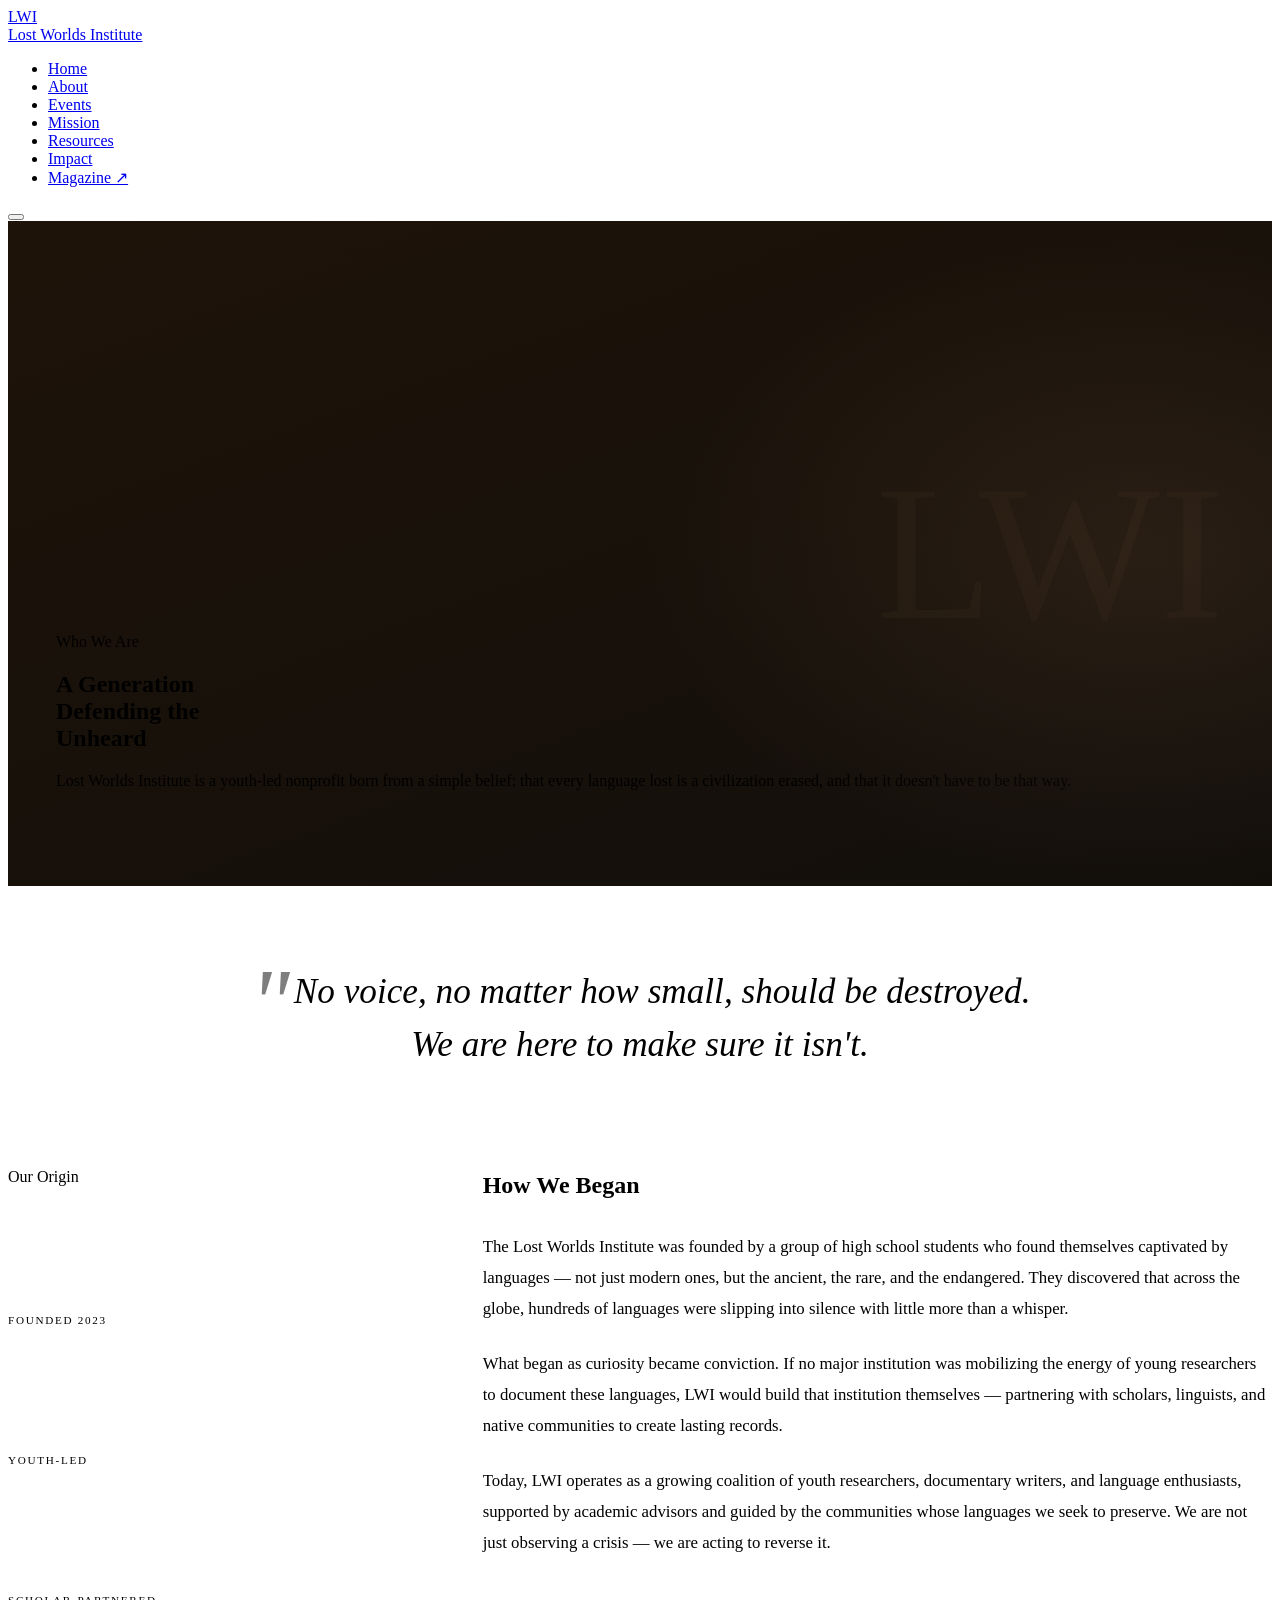
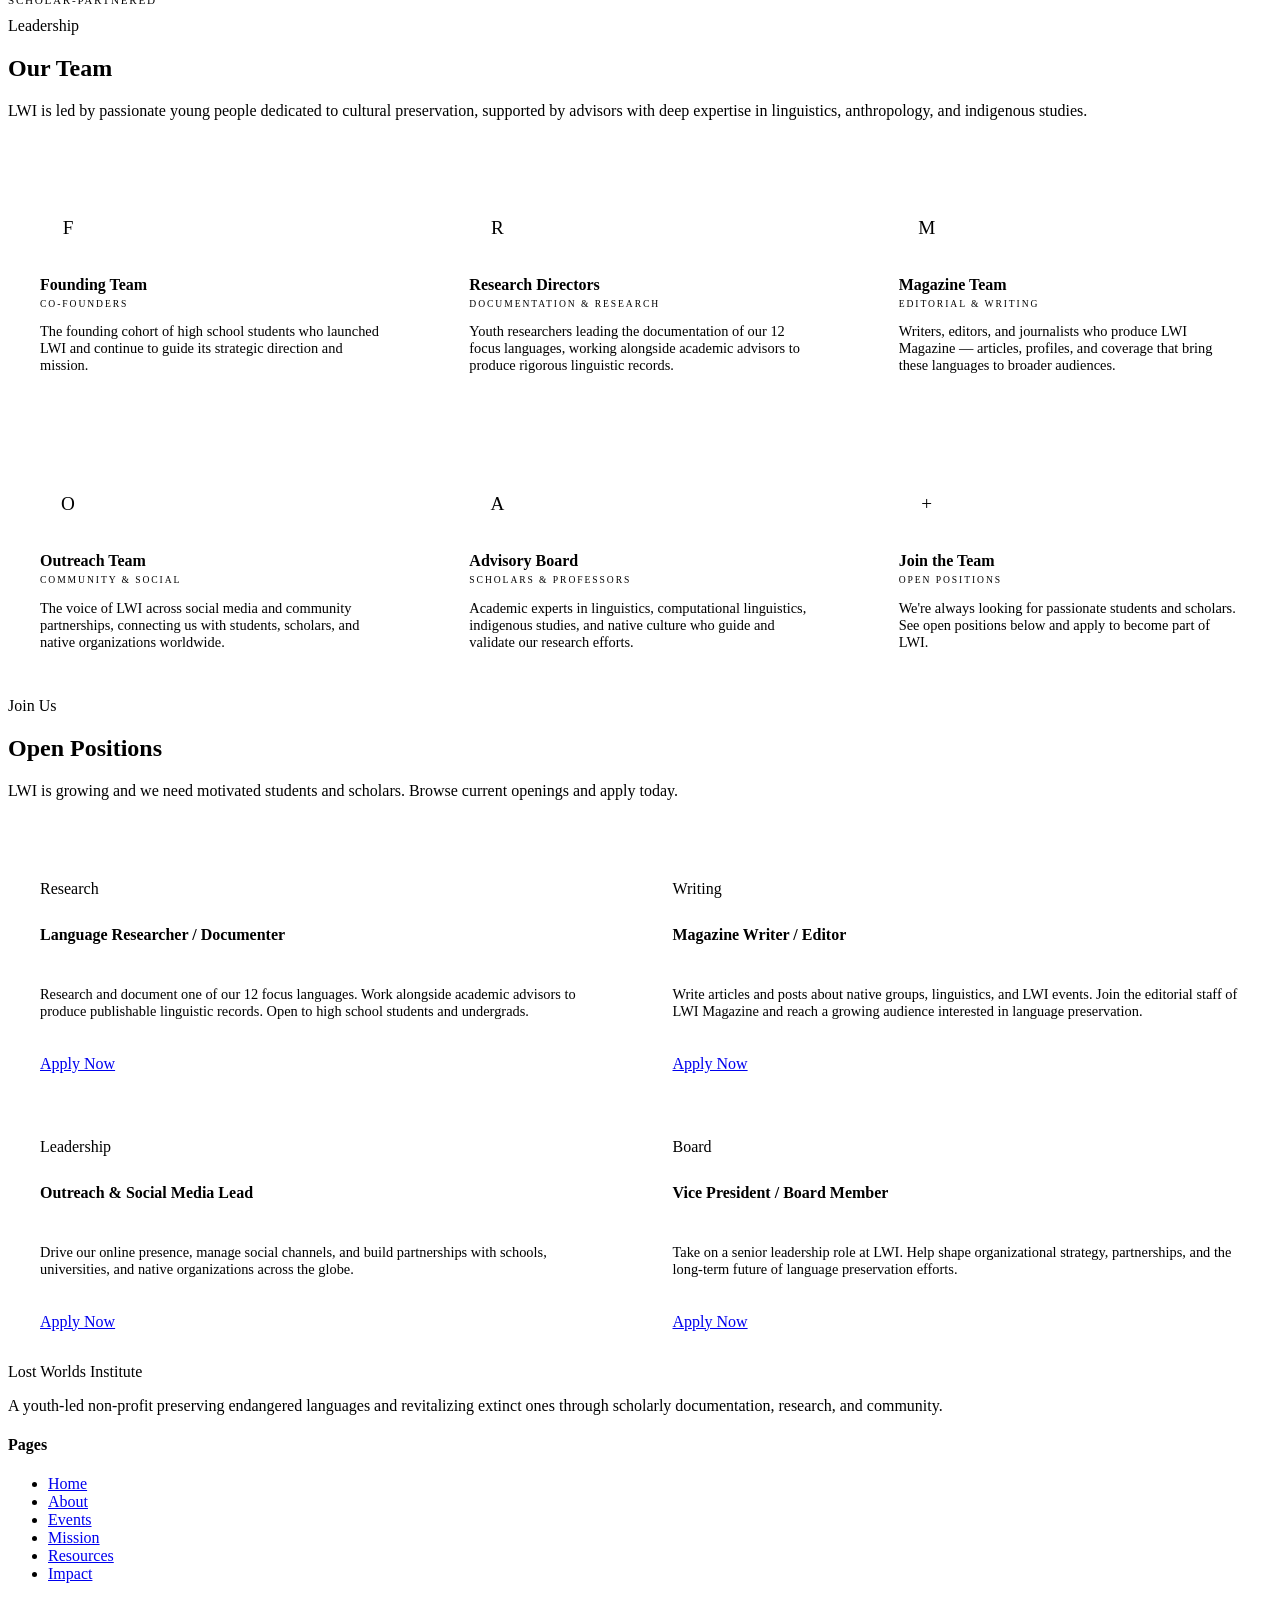
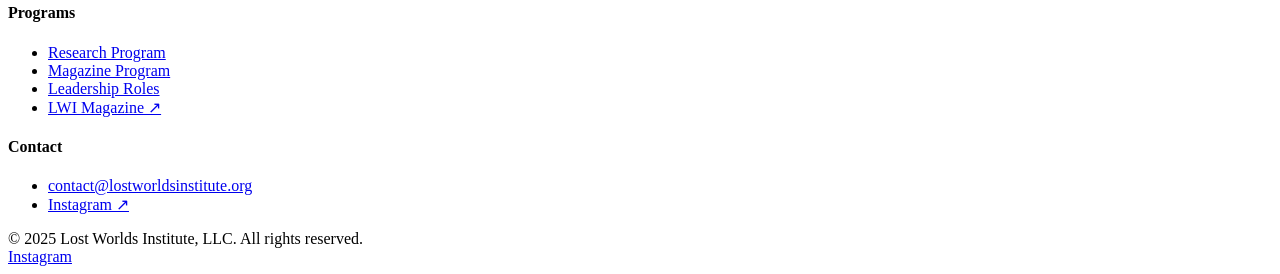
==== about.html @ 53b40b3b "Add files via upload" ====
<!DOCTYPE html>
<html lang="en">
<head>
<meta charset="UTF-8" />
<meta name="viewport" content="width=device-width, initial-scale=1.0" />
<title>About — Lost Worlds Institute</title>
<link rel="stylesheet" href="css/style.css" />
<style>
.about-hero {
  min-height: 65vh;
  display: flex;
  align-items: flex-end;
  padding: 0 3rem 5rem;
  position: relative;
  overflow: hidden;
  background: linear-gradient(160deg, #1e1309 0%, #120f0b 100%);
}

.about-hero-accent {
  position: absolute;
  right: 0;
  top: 0;
  bottom: 0;
  width: 50%;
  background: radial-gradient(ellipse at 80% 50%, rgba(155,110,78,0.15) 0%, transparent 70%);
}

.about-hero-lines {
  position: absolute;
  right: 3rem;
  top: 50%;
  transform: translateY(-50%);
  font-family: var(--font-display);
  font-size: 12rem;
  color: rgba(200,164,90,0.04);
  line-height: 1;
  user-select: none;
  pointer-events: none;
}

/* MISSION STATEMENT */
.mission-pull {
  background: var(--dark-surface);
  border-top: 1px solid var(--border);
  border-bottom: 1px solid var(--border);
  padding: 5rem 3rem;
  text-align: center;
}

.mission-pull blockquote {
  font-family: var(--font-body);
  font-size: clamp(1.4rem, 3vw, 2.2rem);
  font-style: italic;
  font-weight: 300;
  color: var(--parchment);
  max-width: 800px;
  margin: 0 auto;
  line-height: 1.5;
  position: relative;
}

.mission-pull blockquote::before {
  content: '"';
  font-size: 6rem;
  line-height: 0;
  vertical-align: -2rem;
  margin-right: 0.25rem;
  color: var(--gold);
  opacity: 0.5;
  font-family: var(--font-display);
}

/* ORIGIN STORY */
.origin-grid {
  display: grid;
  grid-template-columns: 1fr 2fr;
  gap: 5rem;
  align-items: start;
}

.origin-sidebar {
  position: sticky;
  top: calc(var(--nav-h) + 2rem);
}

.sidebar-line {
  width: 1px;
  height: 80px;
  background: linear-gradient(to bottom, var(--gold), transparent);
  margin: 1.5rem 0;
}

.origin-body p {
  color: var(--light-ash);
  font-size: 1.05rem;
  margin-bottom: 1.5rem;
  line-height: 1.85;
}

/* TEAM */
.team-grid {
  display: grid;
  grid-template-columns: repeat(3, 1fr);
  gap: 1.5rem;
  margin-top: 3rem;
}

.team-card {
  border: 1px solid var(--border);
  padding: 2rem;
  transition: border-color var(--transition);
}
.team-card:hover { border-color: var(--gold); }

.team-initial {
  width: 56px;
  height: 56px;
  border: 1px solid var(--border);
  border-radius: 50%;
  display: flex;
  align-items: center;
  justify-content: center;
  font-family: var(--font-display);
  font-size: 1.2rem;
  color: var(--gold);
  margin-bottom: 1.25rem;
}

.team-card h3 {
  font-size: 1rem;
  color: var(--parchment);
  margin-bottom: 0.25rem;
}

.team-role {
  font-family: var(--font-display);
  font-size: 0.6rem;
  letter-spacing: 0.2em;
  text-transform: uppercase;
  color: var(--gold);
  margin-bottom: 0.75rem;
}

.team-card p { color: var(--ash); font-size: 0.9rem; }

/* POSITIONS */
.positions-list {
  display: grid;
  grid-template-columns: 1fr 1fr;
  gap: 1px;
  border: 1px solid var(--border);
  margin-top: 3rem;
}

.position-item {
  padding: 2rem;
  border: 1px solid var(--border);
  background: rgba(245,237,224,0.02);
  display: flex;
  flex-direction: column;
  gap: 0.75rem;
  transition: background var(--transition);
}
.position-item:hover { background: rgba(200,164,90,0.04); }

.position-item h3 { color: var(--parchment); font-size: 1rem; }
.position-item p { color: var(--ash); font-size: 0.9rem; flex: 1; }
.position-item .tag { align-self: flex-start; }

@media (max-width: 900px) {
  .origin-grid { grid-template-columns: 1fr; gap: 2rem; }
  .origin-sidebar { position: static; }
  .team-grid { grid-template-columns: 1fr 1fr; }
  .positions-list { grid-template-columns: 1fr; }
  .about-hero { padding: 0 1.5rem 4rem; }
}

@media (max-width: 600px) {
  .team-grid { grid-template-columns: 1fr; }
}
</style>
</head>
<body>

<nav class="nav" id="nav">
  <a href="index.html" class="nav-logo">
    <div class="nav-logo-symbol">LWI</div>
    <span class="nav-logo-text">Lost Worlds Institute</span>
  </a>
  <ul class="nav-links">
    <li><a href="index.html">Home</a></li>
    <li><a href="about.html" class="active">About</a></li>
    <li><a href="events.html">Events</a></li>
    <li><a href="mission.html">Mission</a></li>
    <li><a href="resources.html">Resources</a></li>
    <li><a href="impact.html">Impact</a></li>
    <li><a href="https://www.lostworldsmag.com" target="_blank" class="nav-magazine">Magazine ↗</a></li>
  </ul>
  <button class="nav-hamburger" aria-label="Menu"><span></span><span></span><span></span></button>
</nav>

<main class="page-main">

  <!-- HERO -->
  <section class="about-hero">
    <div class="about-hero-accent"></div>
    <div class="about-hero-lines" aria-hidden="true">LWI</div>
    <div class="hero-content">
      <p class="hero-eyebrow">Who We Are</p>
      <h1>A Generation<br>Defending the<br><span style="color:var(--gold)">Unheard</span></h1>
      <p class="hero-desc">Lost Worlds Institute is a youth-led nonprofit born from a simple belief: that every language lost is a civilization erased, and that it doesn't have to be that way.</p>
    </div>
  </section>

  <!-- MISSION PULL QUOTE -->
  <div class="mission-pull fade-up">
    <blockquote>No voice, no matter how small, should be destroyed. We are here to make sure it isn't.</blockquote>
  </div>

  <!-- ORIGIN -->
  <div class="section-wide" style="background:var(--ink);">
    <div class="section">
      <div class="origin-grid">
        <div class="origin-sidebar fade-in">
          <p class="section-label">Our Origin</p>
          <div class="sidebar-line"></div>
          <p style="font-family:var(--font-display);font-size:0.7rem;letter-spacing:0.15em;text-transform:uppercase;color:var(--ash);">Founded 2023</p>
          <div class="sidebar-line"></div>
          <p style="font-family:var(--font-display);font-size:0.7rem;letter-spacing:0.15em;text-transform:uppercase;color:var(--ash);">Youth-Led</p>
          <div class="sidebar-line"></div>
          <p style="font-family:var(--font-display);font-size:0.7rem;letter-spacing:0.15em;text-transform:uppercase;color:var(--ash);">Scholar-Partnered</p>
        </div>
        <div class="origin-body fade-up">
          <h2 class="section-heading" style="margin-bottom:2rem;">How We Began</h2>
          <p>The Lost Worlds Institute was founded by a group of high school students who found themselves captivated by languages — not just modern ones, but the ancient, the rare, and the endangered. They discovered that across the globe, hundreds of languages were slipping into silence with little more than a whisper.</p>
          <p>What began as curiosity became conviction. If no major institution was mobilizing the energy of young researchers to document these languages, LWI would build that institution themselves — partnering with scholars, linguists, and native communities to create lasting records.</p>
          <p>Today, LWI operates as a growing coalition of youth researchers, documentary writers, and language enthusiasts, supported by academic advisors and guided by the communities whose languages we seek to preserve. We are not just observing a crisis — we are acting to reverse it.</p>
        </div>
      </div>
    </div>
  </div>

  <!-- TEAM -->
  <div class="section-wide" style="background:var(--dark-surface);border-top:1px solid var(--border);">
    <div class="section">
      <div class="section-divider"><span>Leadership</span></div>
      <h2 class="section-heading fade-up">Our Team</h2>
      <p class="section-body fade-up delay-1">LWI is led by passionate young people dedicated to cultural preservation, supported by advisors with deep expertise in linguistics, anthropology, and indigenous studies.</p>
      <div class="team-grid">
        <div class="team-card fade-up">
          <div class="team-initial">F</div>
          <h3>Founding Team</h3>
          <div class="team-role">Co-Founders</div>
          <p>The founding cohort of high school students who launched LWI and continue to guide its strategic direction and mission.</p>
        </div>
        <div class="team-card fade-up delay-1">
          <div class="team-initial">R</div>
          <h3>Research Directors</h3>
          <div class="team-role">Documentation & Research</div>
          <p>Youth researchers leading the documentation of our 12 focus languages, working alongside academic advisors to produce rigorous linguistic records.</p>
        </div>
        <div class="team-card fade-up delay-2">
          <div class="team-initial">M</div>
          <h3>Magazine Team</h3>
          <div class="team-role">Editorial & Writing</div>
          <p>Writers, editors, and journalists who produce LWI Magazine — articles, profiles, and coverage that bring these languages to broader audiences.</p>
        </div>
        <div class="team-card fade-up delay-3">
          <div class="team-initial">O</div>
          <h3>Outreach Team</h3>
          <div class="team-role">Community & Social</div>
          <p>The voice of LWI across social media and community partnerships, connecting us with students, scholars, and native organizations worldwide.</p>
        </div>
        <div class="team-card fade-up delay-4">
          <div class="team-initial">A</div>
          <h3>Advisory Board</h3>
          <div class="team-role">Scholars & Professors</div>
          <p>Academic experts in linguistics, computational linguistics, indigenous studies, and native culture who guide and validate our research efforts.</p>
        </div>
        <div class="team-card fade-up delay-5">
          <div class="team-initial">+</div>
          <h3>Join the Team</h3>
          <div class="team-role">Open Positions</div>
          <p>We're always looking for passionate students and scholars. See open positions below and apply to become part of LWI.</p>
        </div>
      </div>
    </div>
  </div>

  <!-- OPEN POSITIONS -->
  <div class="section-wide" style="background:var(--ink);">
    <div class="section">
      <div class="section-divider"><span>Join Us</span></div>
      <h2 class="section-heading fade-up">Open Positions</h2>
      <p class="section-body fade-up delay-1">LWI is growing and we need motivated students and scholars. Browse current openings and apply today.</p>
      <div class="positions-list">
        <div class="position-item fade-up">
          <div class="tag">Research</div>
          <h3>Language Researcher / Documenter</h3>
          <p>Research and document one of our 12 focus languages. Work alongside academic advisors to produce publishable linguistic records. Open to high school students and undergrads.</p>
          <a href="https://forms.gle/FsWHHQZ4N7CzUd9U7" target="_blank" class="btn btn-ghost" style="margin-top:0.5rem;">Apply Now</a>
        </div>
        <div class="position-item fade-up delay-1">
          <div class="tag">Writing</div>
          <h3>Magazine Writer / Editor</h3>
          <p>Write articles and posts about native groups, linguistics, and LWI events. Join the editorial staff of LWI Magazine and reach a growing audience interested in language preservation.</p>
          <a href="https://forms.gle/gR66SaEhDUA8CdTc8" target="_blank" class="btn btn-ghost" style="margin-top:0.5rem;">Apply Now</a>
        </div>
        <div class="position-item fade-up delay-2">
          <div class="tag">Leadership</div>
          <h3>Outreach & Social Media Lead</h3>
          <p>Drive our online presence, manage social channels, and build partnerships with schools, universities, and native organizations across the globe.</p>
          <a href="https://forms.gle/3pGccyWoJjhpX7Nr7" target="_blank" class="btn btn-ghost" style="margin-top:0.5rem;">Apply Now</a>
        </div>
        <div class="position-item fade-up delay-3">
          <div class="tag">Board</div>
          <h3>Vice President / Board Member</h3>
          <p>Take on a senior leadership role at LWI. Help shape organizational strategy, partnerships, and the long-term future of language preservation efforts.</p>
          <a href="https://forms.gle/3pGccyWoJjhpX7Nr7" target="_blank" class="btn btn-ghost" style="margin-top:0.5rem;">Apply Now</a>
        </div>
      </div>
    </div>
  </div>

</main>

<footer>
  <div class="footer-inner">
    <div class="footer-brand">
      <span class="footer-logo">Lost Worlds Institute</span>
      <p>A youth-led non-profit preserving endangered languages and revitalizing extinct ones through scholarly documentation, research, and community.</p>
    </div>
    <div class="footer-col">
      <h4>Pages</h4>
      <ul>
        <li><a href="index.html">Home</a></li>
        <li><a href="about.html">About</a></li>
        <li><a href="events.html">Events</a></li>
        <li><a href="mission.html">Mission</a></li>
        <li><a href="resources.html">Resources</a></li>
        <li><a href="impact.html">Impact</a></li>
      </ul>
    </div>
    <div class="footer-col">
      <h4>Programs</h4>
      <ul>
        <li><a href="https://forms.gle/FsWHHQZ4N7CzUd9U7" target="_blank">Research Program</a></li>
        <li><a href="https://forms.gle/gR66SaEhDUA8CdTc8" target="_blank">Magazine Program</a></li>
        <li><a href="https://forms.gle/3pGccyWoJjhpX7Nr7" target="_blank">Leadership Roles</a></li>
        <li><a href="https://www.lostworldsmag.com" target="_blank">LWI Magazine ↗</a></li>
      </ul>
    </div>
    <div class="footer-col">
      <h4>Contact</h4>
      <ul>
        <li><a href="mailto:contact@lostworldsinstitute.org">contact@lostworldsinstitute.org</a></li>
        <li><a href="https://www.instagram.com/lostworldsinstitute/" target="_blank">Instagram ↗</a></li>
      </ul>
    </div>
  </div>
  <div class="footer-bottom">
    <span>© 2025 Lost Worlds Institute, LLC. All rights reserved.</span>
    <div class="footer-social"><a href="https://www.instagram.com/lostworldsinstitute/" target="_blank">Instagram</a></div>
  </div>
</footer>

<script src="js/main.js"></script>
</body>
</html>
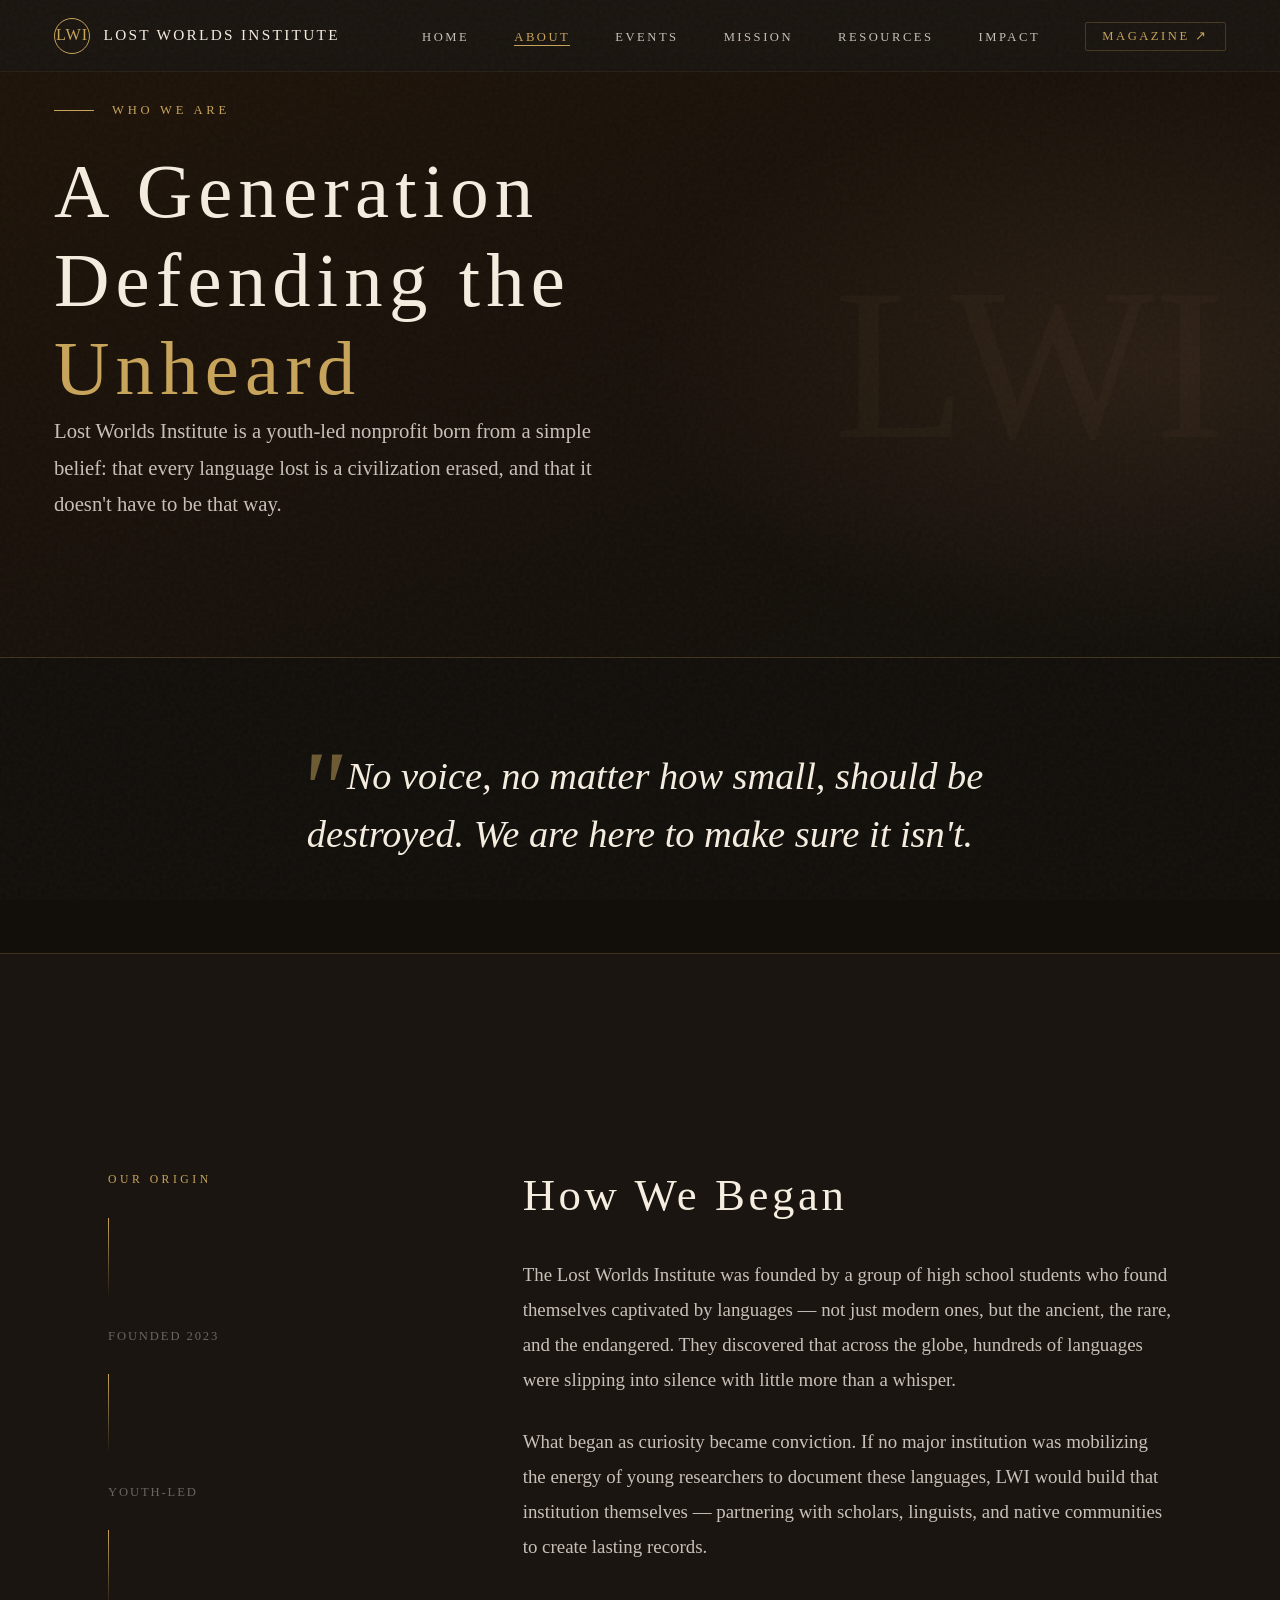
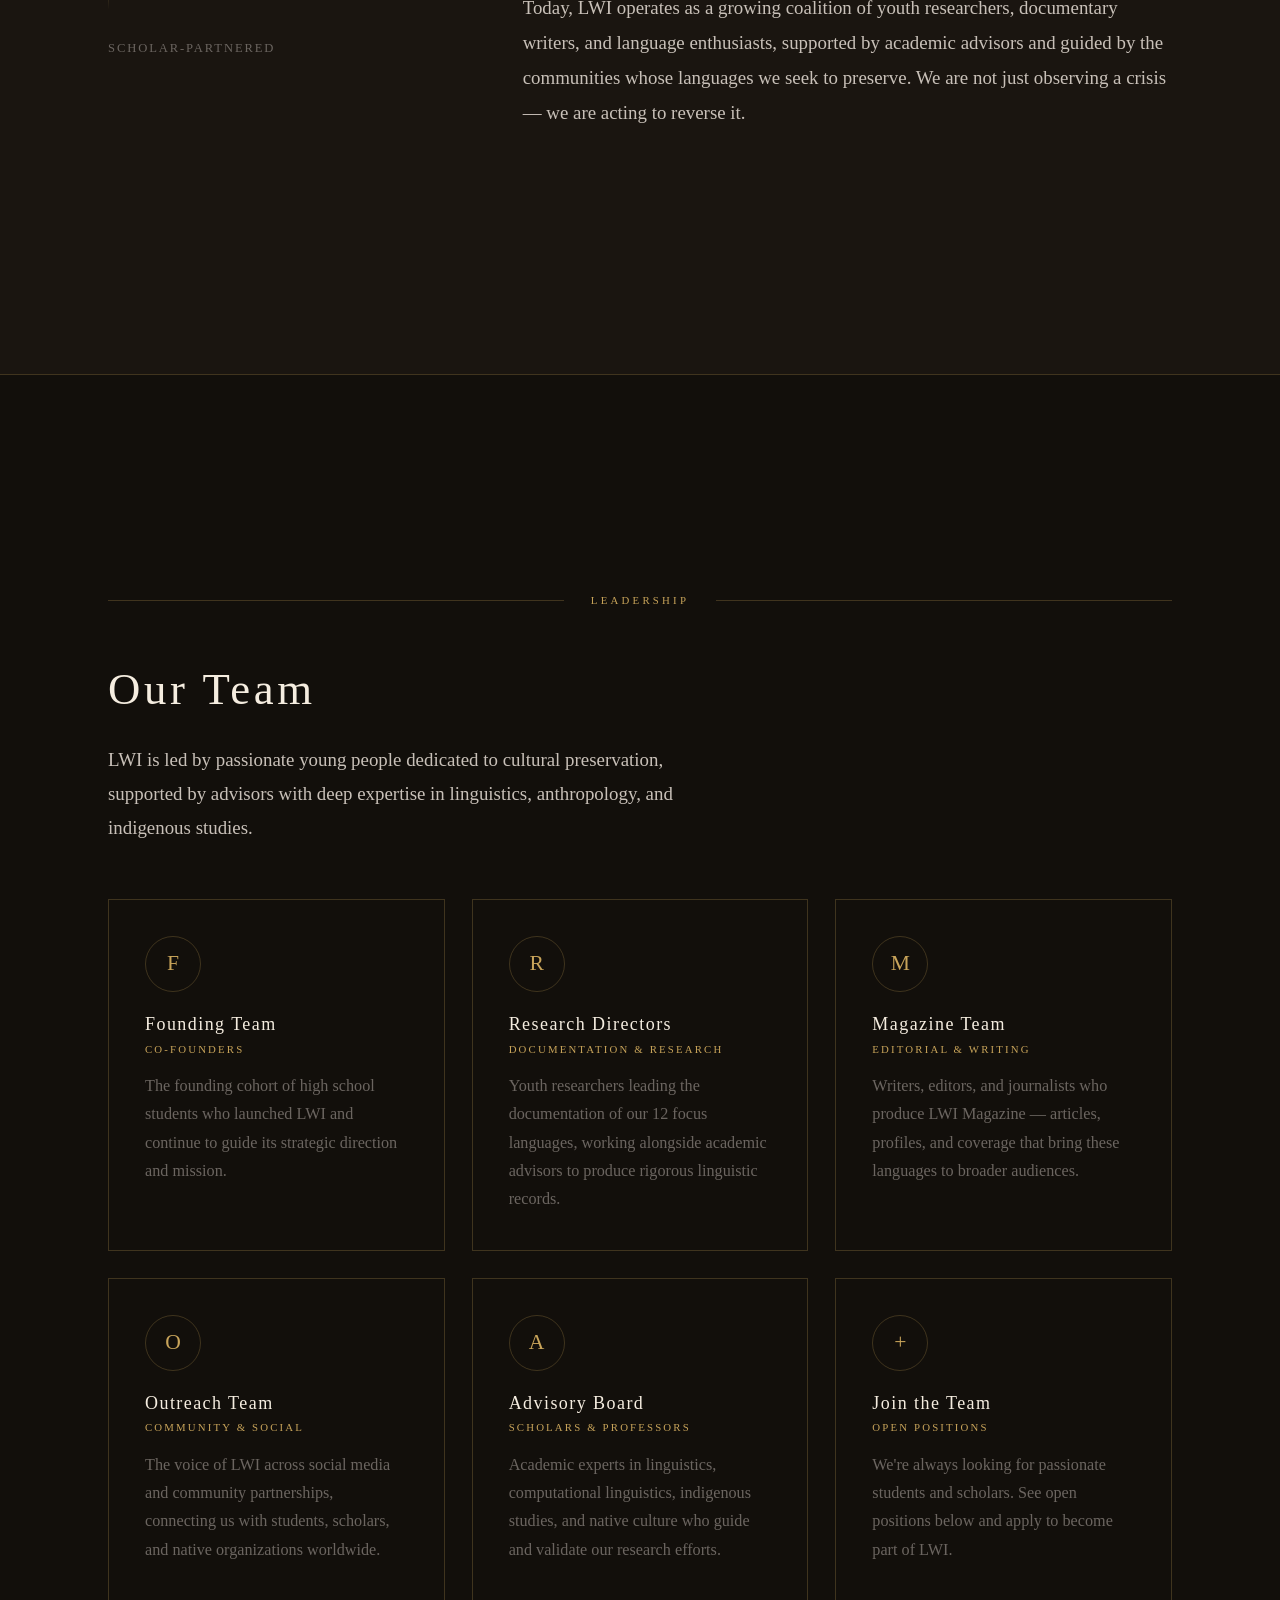
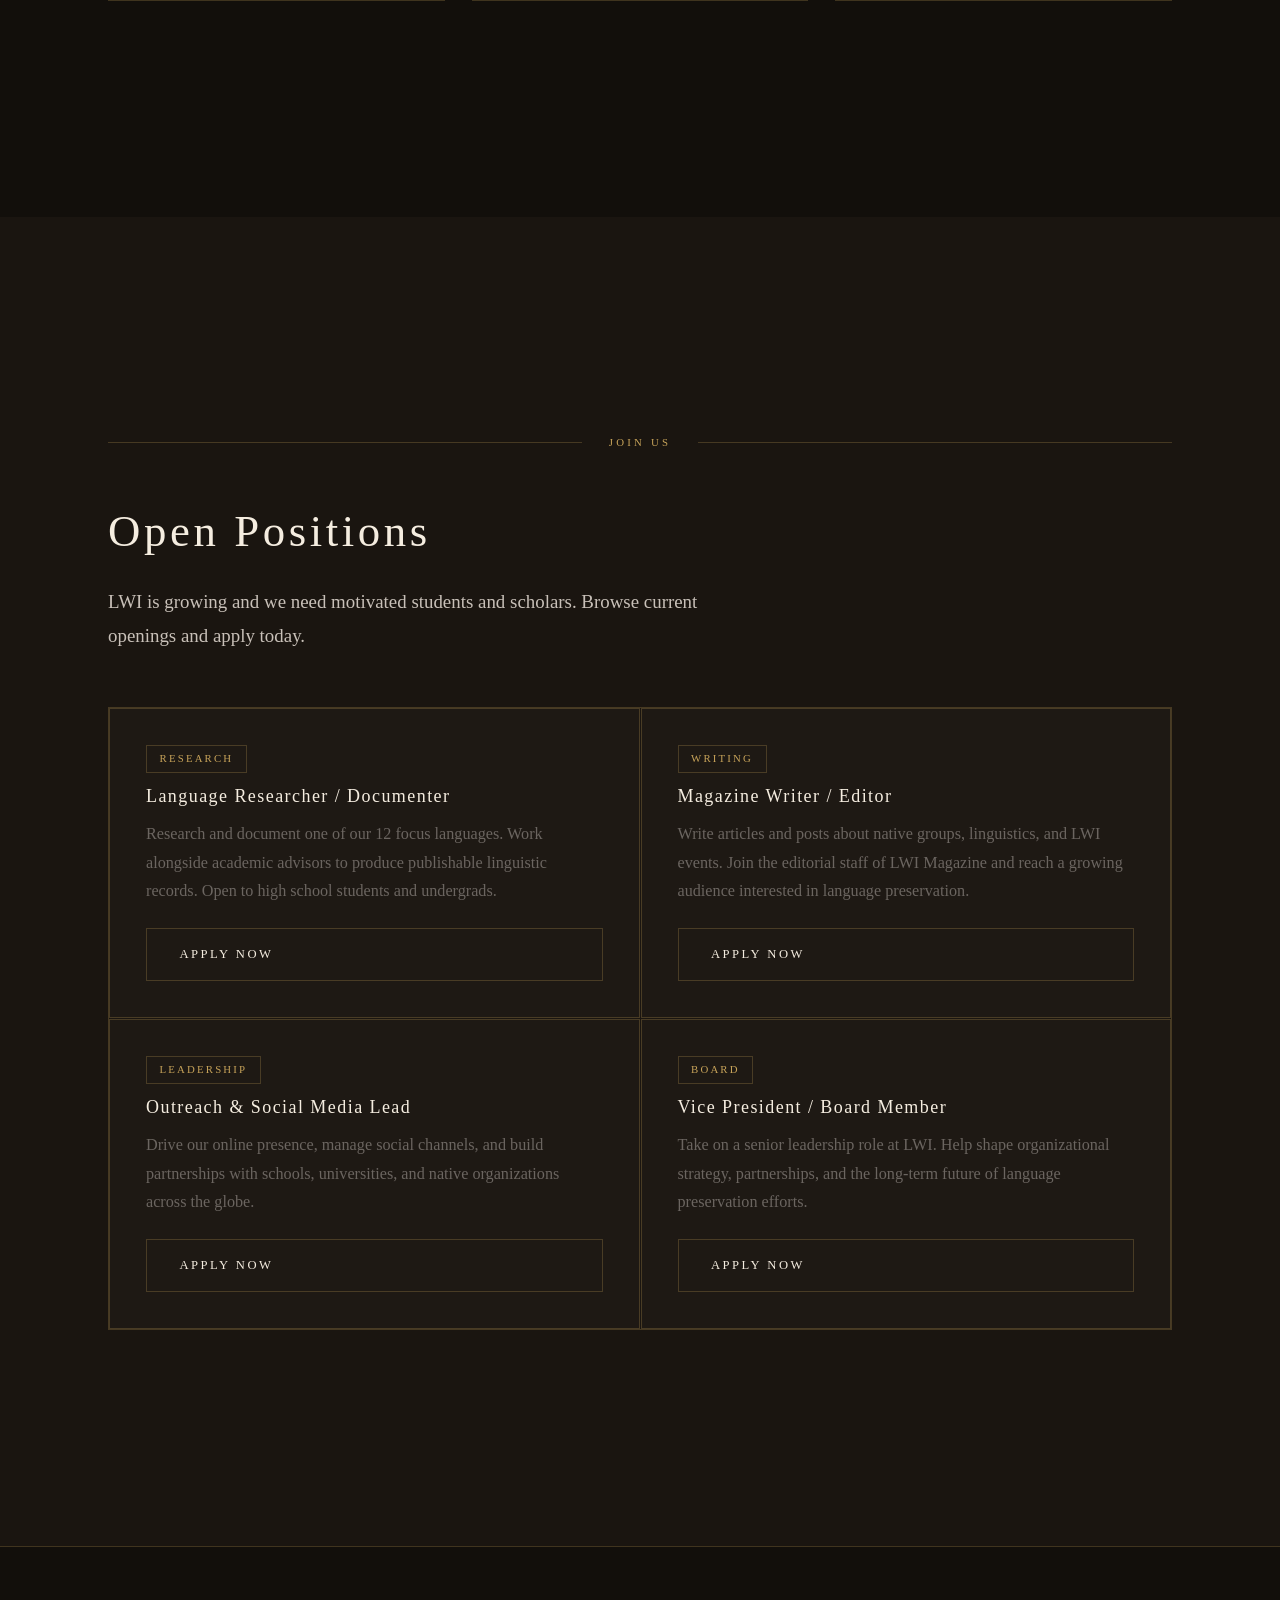
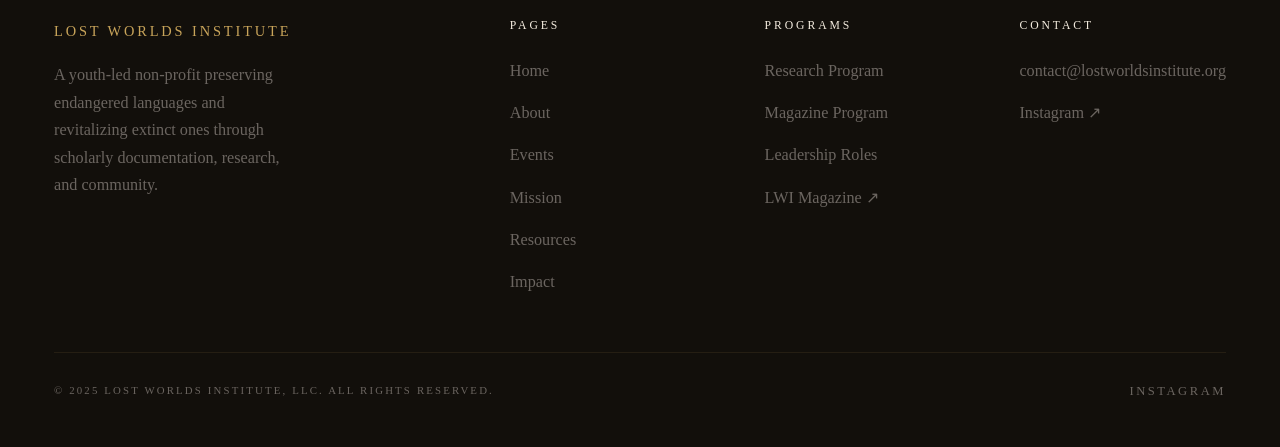
==== commit bd537dee: "Add files via upload" ====
--- a/about.html
+++ b/about.html
@@ -4,7 +4,684 @@
 <meta charset="UTF-8" />
 <meta name="viewport" content="width=device-width, initial-scale=1.0" />
 <title>About — Lost Worlds Institute</title>
-<link rel="stylesheet" href="css/style.css" />
+<style>
+/* ===========================
+   LOST WORLDS INSTITUTE
+   Core Stylesheet
+   =========================== */
+
+@import url('https://fonts.googleapis.com/css2?family=Cormorant+Garamond:ital,wght@0,300;0,400;0,500;0,600;0,700;1,300;1,400;1,600&family=Spectral:ital,wght@0,300;0,400;0,500;1,400&family=Cinzel:wght@400;500;600&display=swap');
+
+:root {
+  --ink: #1a1510;
+  --parchment: #f5ede0;
+  --sand: #d4b896;
+  --clay: #9b6e4e;
+  --rust: #8b3a2a;
+  --forest: #2d4a35;
+  --ash: #6b6560;
+  --light-ash: #c8c0b8;
+  --cream: #faf6f0;
+  --gold: #c8a45a;
+  --white: #ffffff;
+  --dark-surface: #120f0b;
+  --card-bg: rgba(245,237,224,0.06);
+  --border: rgba(200,164,90,0.25);
+
+  --font-display: 'Cinzel', serif;
+  --font-body: 'Cormorant Garamond', serif;
+  --font-text: 'Spectral', serif;
+
+  --transition: 0.35s cubic-bezier(0.25, 0.46, 0.45, 0.94);
+  --nav-h: 72px;
+}
+
+*, *::before, *::after {
+  box-sizing: border-box;
+  margin: 0;
+  padding: 0;
+}
+
+html {
+  scroll-behavior: smooth;
+  font-size: 18px;
+}
+
+body {
+  background-color: var(--ink);
+  color: var(--parchment);
+  font-family: var(--font-body);
+  font-weight: 300;
+  line-height: 1.75;
+  overflow-x: hidden;
+}
+
+/* Grain overlay */
+body::before {
+  content: '';
+  position: fixed;
+  inset: 0;
+  background-image: url("data:image/svg+xml,%3Csvg viewBox='0 0 256 256' xmlns='http://www.w3.org/2000/svg'%3E%3Cfilter id='noise'%3E%3CfeTurbulence type='fractalNoise' baseFrequency='0.9' numOctaves='4' stitchTiles='stitch'/%3E%3C/filter%3E%3Crect width='100%25' height='100%25' filter='url(%23noise)' opacity='1'/%3E%3C/svg%3E");
+  opacity: 0.035;
+  pointer-events: none;
+  z-index: 1000;
+}
+
+/* ========================
+   TYPOGRAPHY
+   ======================== */
+
+h1, h2, h3, h4 {
+  font-family: var(--font-display);
+  font-weight: 400;
+  letter-spacing: 0.08em;
+  line-height: 1.15;
+}
+
+h1 { font-size: clamp(2.2rem, 6vw, 4.5rem); }
+h2 { font-size: clamp(1.6rem, 3.5vw, 2.8rem); }
+h3 { font-size: clamp(1.1rem, 2.5vw, 1.7rem); }
+
+p { font-family: var(--font-text); font-size: 1rem; font-weight: 400; }
+
+em { font-style: italic; color: var(--sand); }
+strong { font-weight: 600; color: var(--parchment); }
+
+a {
+  color: var(--gold);
+  text-decoration: none;
+  transition: color var(--transition);
+}
+a:hover { color: var(--sand); }
+
+/* ========================
+   NAV
+   ======================== */
+
+.nav {
+  position: fixed;
+  top: 0; left: 0; right: 0;
+  height: var(--nav-h);
+  z-index: 900;
+  display: flex;
+  align-items: center;
+  justify-content: space-between;
+  padding: 0 3rem;
+  background: linear-gradient(180deg, rgba(26,21,16,0.97) 0%, rgba(26,21,16,0.0) 100%);
+  backdrop-filter: blur(8px);
+  border-bottom: 1px solid rgba(200,164,90,0.08);
+  transition: background var(--transition);
+}
+
+.nav.scrolled {
+  background: rgba(18,15,11,0.96);
+  border-bottom-color: var(--border);
+}
+
+.nav-logo {
+  display: flex;
+  align-items: center;
+  gap: 0.75rem;
+  text-decoration: none;
+}
+
+.nav-logo-symbol {
+  width: 36px;
+  height: 36px;
+  border: 1.5px solid var(--gold);
+  border-radius: 50%;
+  display: flex;
+  align-items: center;
+  justify-content: center;
+  font-family: var(--font-display);
+  font-size: 0.9rem;
+  color: var(--gold);
+  letter-spacing: 0.05em;
+  transition: transform var(--transition);
+}
+
+.nav-logo:hover .nav-logo-symbol {
+  transform: rotate(10deg);
+}
+
+.nav-logo-text {
+  font-family: var(--font-display);
+  font-size: 0.85rem;
+  letter-spacing: 0.15em;
+  color: var(--parchment);
+  text-transform: uppercase;
+}
+
+.nav-links {
+  display: flex;
+  align-items: center;
+  gap: 2.5rem;
+  list-style: none;
+}
+
+.nav-links a {
+  font-family: var(--font-display);
+  font-size: 0.7rem;
+  letter-spacing: 0.2em;
+  text-transform: uppercase;
+  color: var(--light-ash);
+  transition: color var(--transition);
+  position: relative;
+  padding-bottom: 2px;
+}
+
+.nav-links a::after {
+  content: '';
+  position: absolute;
+  bottom: 0; left: 0;
+  width: 0; height: 1px;
+  background: var(--gold);
+  transition: width var(--transition);
+}
+
+.nav-links a:hover,
+.nav-links a.active {
+  color: var(--gold);
+}
+.nav-links a:hover::after,
+.nav-links a.active::after {
+  width: 100%;
+}
+
+.nav-magazine {
+  border: 1px solid var(--border) !important;
+  padding: 0.35rem 0.9rem !important;
+  border-radius: 2px;
+  color: var(--gold) !important;
+}
+.nav-magazine:hover {
+  background: rgba(200,164,90,0.1) !important;
+}
+
+.nav-hamburger {
+  display: none;
+  flex-direction: column;
+  gap: 5px;
+  cursor: pointer;
+  padding: 4px;
+}
+.nav-hamburger span {
+  display: block;
+  width: 22px;
+  height: 1.5px;
+  background: var(--parchment);
+  transition: var(--transition);
+}
+
+/* ========================
+   MAIN WRAPPER
+   ======================== */
+.page-main {
+  padding-top: var(--nav-h);
+}
+
+/* ========================
+   HERO — shared base
+   ======================== */
+
+.hero {
+  min-height: 92vh;
+  display: flex;
+  flex-direction: column;
+  justify-content: flex-end;
+  padding: 0 3rem 5rem;
+  position: relative;
+  overflow: hidden;
+}
+
+.hero-bg {
+  position: absolute;
+  inset: 0;
+  background: linear-gradient(160deg, #2d1e10 0%, #0e0a07 55%, #1a1510 100%);
+}
+
+.hero-bg::after {
+  content: '';
+  position: absolute;
+  inset: 0;
+  background: 
+    radial-gradient(ellipse 60% 50% at 70% 40%, rgba(155,110,78,0.15) 0%, transparent 70%),
+    radial-gradient(ellipse 40% 60% at 20% 80%, rgba(45,74,53,0.12) 0%, transparent 70%);
+}
+
+/* Decorative script characters in bg */
+.hero-glyphs {
+  position: absolute;
+  inset: 0;
+  overflow: hidden;
+  opacity: 0.06;
+  font-family: var(--font-display);
+  font-size: clamp(4rem, 10vw, 9rem);
+  color: var(--sand);
+  user-select: none;
+  pointer-events: none;
+}
+
+.hero-glyph {
+  position: absolute;
+  animation: glyphFloat 20s ease-in-out infinite alternate;
+}
+
+@keyframes glyphFloat {
+  from { transform: translateY(0) rotate(-3deg); opacity: 0.5; }
+  to   { transform: translateY(-20px) rotate(2deg); opacity: 1; }
+}
+
+.hero-content {
+  position: relative;
+  z-index: 2;
+  max-width: 900px;
+}
+
+.hero-eyebrow {
+  font-family: var(--font-display);
+  font-size: 0.7rem;
+  letter-spacing: 0.3em;
+  text-transform: uppercase;
+  color: var(--gold);
+  margin-bottom: 1.5rem;
+  display: flex;
+  align-items: center;
+  gap: 1rem;
+}
+
+.hero-eyebrow::before {
+  content: '';
+  display: inline-block;
+  width: 40px;
+  height: 1px;
+  background: var(--gold);
+}
+
+.hero h1 {
+  color: var(--parchment);
+  margin-bottom: 1.5rem;
+}
+
+.hero h1 span {
+  color: var(--gold);
+  display: block;
+}
+
+.hero-desc {
+  font-size: 1.15rem;
+  color: var(--light-ash);
+  max-width: 55ch;
+  margin-bottom: 2.5rem;
+  font-weight: 300;
+}
+
+.hero-actions {
+  display: flex;
+  gap: 1.25rem;
+  flex-wrap: wrap;
+}
+
+/* ========================
+   BUTTONS
+   ======================== */
+
+.btn {
+  display: inline-flex;
+  align-items: center;
+  gap: 0.6rem;
+  padding: 0.8rem 1.8rem;
+  font-family: var(--font-display);
+  font-size: 0.7rem;
+  letter-spacing: 0.2em;
+  text-transform: uppercase;
+  text-decoration: none;
+  transition: all var(--transition);
+  cursor: pointer;
+  border: none;
+}
+
+.btn-primary {
+  background: var(--gold);
+  color: var(--ink);
+}
+.btn-primary:hover {
+  background: var(--sand);
+  color: var(--ink);
+  transform: translateY(-2px);
+}
+
+.btn-ghost {
+  background: transparent;
+  color: var(--parchment);
+  border: 1px solid var(--border);
+}
+.btn-ghost:hover {
+  border-color: var(--gold);
+  color: var(--gold);
+  transform: translateY(-2px);
+}
+
+/* ========================
+   DIVIDERS
+   ======================== */
+
+.section-divider {
+  display: flex;
+  align-items: center;
+  gap: 1.5rem;
+  margin-bottom: 3rem;
+}
+
+.section-divider::before,
+.section-divider::after {
+  content: '';
+  flex: 1;
+  height: 1px;
+  background: var(--border);
+}
+
+.section-divider span {
+  font-family: var(--font-display);
+  font-size: 0.6rem;
+  letter-spacing: 0.3em;
+  text-transform: uppercase;
+  color: var(--gold);
+  white-space: nowrap;
+}
+
+/* ========================
+   SECTIONS
+   ======================== */
+
+.section {
+  padding: 6rem 3rem;
+  max-width: 1280px;
+  margin: 0 auto;
+}
+
+.section-wide {
+  padding: 6rem 3rem;
+}
+
+.section-dark {
+  background: var(--dark-surface);
+}
+
+.section-label {
+  font-family: var(--font-display);
+  font-size: 0.65rem;
+  letter-spacing: 0.3em;
+  text-transform: uppercase;
+  color: var(--gold);
+  margin-bottom: 1rem;
+}
+
+.section-heading {
+  color: var(--parchment);
+  margin-bottom: 1.5rem;
+}
+
+.section-body {
+  color: var(--light-ash);
+  font-size: 1.05rem;
+  max-width: 65ch;
+  line-height: 1.8;
+}
+
+/* ========================
+   CARDS
+   ======================== */
+
+.card {
+  background: var(--card-bg);
+  border: 1px solid var(--border);
+  padding: 2rem;
+  transition: border-color var(--transition), transform var(--transition);
+}
+
+.card:hover {
+  border-color: var(--gold);
+  transform: translateY(-4px);
+}
+
+.card-num {
+  font-family: var(--font-display);
+  font-size: 0.6rem;
+  letter-spacing: 0.3em;
+  color: var(--gold);
+  margin-bottom: 1rem;
+}
+
+.card h3 { color: var(--parchment); margin-bottom: 0.75rem; }
+.card p { color: var(--ash); font-size: 0.95rem; }
+
+/* ========================
+   FOOTER
+   ======================== */
+
+footer {
+  background: var(--dark-surface);
+  border-top: 1px solid var(--border);
+  padding: 4rem 3rem 2.5rem;
+}
+
+.footer-inner {
+  max-width: 1280px;
+  margin: 0 auto;
+  display: grid;
+  grid-template-columns: 2fr 1fr 1fr 1fr;
+  gap: 3rem;
+}
+
+.footer-brand .footer-logo {
+  font-family: var(--font-display);
+  font-size: 0.8rem;
+  letter-spacing: 0.2em;
+  text-transform: uppercase;
+  color: var(--gold);
+  margin-bottom: 1rem;
+  display: block;
+}
+
+.footer-brand p {
+  font-size: 0.9rem;
+  color: var(--ash);
+  max-width: 28ch;
+  line-height: 1.7;
+}
+
+.footer-col h4 {
+  font-family: var(--font-display);
+  font-size: 0.65rem;
+  letter-spacing: 0.25em;
+  text-transform: uppercase;
+  color: var(--parchment);
+  margin-bottom: 1.25rem;
+}
+
+.footer-col ul {
+  list-style: none;
+  display: flex;
+  flex-direction: column;
+  gap: 0.6rem;
+}
+
+.footer-col a {
+  font-family: var(--font-text);
+  font-size: 0.9rem;
+  color: var(--ash);
+  transition: color var(--transition);
+}
+.footer-col a:hover { color: var(--gold); }
+
+.footer-bottom {
+  max-width: 1280px;
+  margin: 3rem auto 0;
+  padding-top: 1.5rem;
+  border-top: 1px solid rgba(200,164,90,0.1);
+  display: flex;
+  justify-content: space-between;
+  align-items: center;
+  font-family: var(--font-display);
+  font-size: 0.6rem;
+  letter-spacing: 0.2em;
+  text-transform: uppercase;
+  color: var(--ash);
+}
+
+.footer-social a {
+  color: var(--ash);
+  transition: color var(--transition);
+  font-size: 0.7rem;
+  letter-spacing: 0.2em;
+}
+.footer-social a:hover { color: var(--gold); }
+
+/* ========================
+   ANIMATIONS
+   ======================== */
+
+.fade-up {
+  opacity: 0;
+  transform: translateY(30px);
+  transition: opacity 0.7s ease, transform 0.7s ease;
+}
+.fade-up.visible {
+  opacity: 1;
+  transform: translateY(0);
+}
+
+.fade-in {
+  opacity: 0;
+  transition: opacity 0.7s ease;
+}
+.fade-in.visible { opacity: 1; }
+
+/* Stagger delays */
+.delay-1 { transition-delay: 0.1s; }
+.delay-2 { transition-delay: 0.2s; }
+.delay-3 { transition-delay: 0.3s; }
+.delay-4 { transition-delay: 0.4s; }
+.delay-5 { transition-delay: 0.5s; }
+
+/* ========================
+   SCROLL LINE decoration
+   ======================== */
+.ornament {
+  text-align: center;
+  color: var(--border);
+  font-size: 1.2rem;
+  letter-spacing: 0.5rem;
+  margin: 3rem 0;
+  user-select: none;
+}
+
+/* ========================
+   FORM STYLES
+   ======================== */
+
+.form-group {
+  display: flex;
+  flex-direction: column;
+  gap: 0.5rem;
+  margin-bottom: 1.5rem;
+}
+
+.form-label {
+  font-family: var(--font-display);
+  font-size: 0.65rem;
+  letter-spacing: 0.2em;
+  text-transform: uppercase;
+  color: var(--light-ash);
+}
+
+.form-input,
+.form-select,
+.form-textarea {
+  background: rgba(245,237,224,0.04);
+  border: 1px solid var(--border);
+  padding: 0.85rem 1.1rem;
+  color: var(--parchment);
+  font-family: var(--font-text);
+  font-size: 1rem;
+  outline: none;
+  transition: border-color var(--transition);
+  width: 100%;
+}
+
+.form-input:focus,
+.form-select:focus,
+.form-textarea:focus {
+  border-color: var(--gold);
+}
+
+.form-textarea { resize: vertical; min-height: 140px; }
+
+/* ========================
+   TAG / BADGE
+   ======================== */
+.tag {
+  display: inline-block;
+  padding: 0.2rem 0.7rem;
+  border: 1px solid var(--border);
+  font-family: var(--font-display);
+  font-size: 0.6rem;
+  letter-spacing: 0.2em;
+  text-transform: uppercase;
+  color: var(--gold);
+}
+
+/* ========================
+   MOBILE NAV
+   ======================== */
+
+@media (max-width: 900px) {
+  .nav-links {
+    position: fixed;
+    inset: 0 0 0 40%;
+    background: rgba(18,15,11,0.98);
+    flex-direction: column;
+    align-items: flex-start;
+    padding: 6rem 2.5rem;
+    gap: 2rem;
+    transform: translateX(100%);
+    transition: transform var(--transition);
+    border-left: 1px solid var(--border);
+  }
+
+  .nav-links.open {
+    transform: translateX(0);
+  }
+
+  .nav-hamburger { display: flex; }
+
+  .nav-hamburger.open span:nth-child(1) {
+    transform: translateY(6.5px) rotate(45deg);
+  }
+  .nav-hamburger.open span:nth-child(2) {
+    opacity: 0;
+  }
+  .nav-hamburger.open span:nth-child(3) {
+    transform: translateY(-6.5px) rotate(-45deg);
+  }
+
+  .footer-inner {
+    grid-template-columns: 1fr 1fr;
+  }
+
+  .hero { padding: 0 1.5rem 4rem; }
+  .section { padding: 4rem 1.5rem; }
+  .section-wide { padding: 4rem 1.5rem; }
+  footer { padding: 3rem 1.5rem 2rem; }
+  .nav { padding: 0 1.5rem; }
+}
+
+@media (max-width: 600px) {
+  .footer-inner { grid-template-columns: 1fr; }
+  .footer-bottom { flex-direction: column; gap: 0.5rem; text-align: center; }
+}
+</style>
 <style>
 .about-hero {
   min-height: 65vh;
@@ -364,6 +1041,129 @@
   </div>
 </footer>
 
-<script src="js/main.js"></script>
+<script>
+// ==============================
+// LOST WORLDS INSTITUTE — main.js
+// ==============================
+
+(function () {
+  'use strict';
+
+  // NAV SCROLL
+  const nav = document.querySelector('.nav');
+  window.addEventListener('scroll', () => {
+    nav.classList.toggle('scrolled', window.scrollY > 50);
+  });
+
+  // HAMBURGER MENU
+  const hamburger = document.querySelector('.nav-hamburger');
+  const navLinks = document.querySelector('.nav-links');
+  if (hamburger && navLinks) {
+    hamburger.addEventListener('click', () => {
+      hamburger.classList.toggle('open');
+      navLinks.classList.toggle('open');
+    });
+    // Close on link click
+    navLinks.querySelectorAll('a').forEach(a => {
+      a.addEventListener('click', () => {
+        hamburger.classList.remove('open');
+        navLinks.classList.remove('open');
+      });
+    });
+  }
+
+  // ACTIVE NAV LINK
+  const currentPath = window.location.pathname.replace(/\/$/, '') || '/index';
+  document.querySelectorAll('.nav-links a').forEach(a => {
+    const href = a.getAttribute('href').replace(/\/$/, '') || '/index';
+    if (href === currentPath || (currentPath === '' && href === '/index')) {
+      a.classList.add('active');
+    }
+  });
+
+  // INTERSECTION OBSERVER — fade animations
+  const animEls = document.querySelectorAll('.fade-up, .fade-in');
+  if (animEls.length) {
+    const observer = new IntersectionObserver((entries) => {
+      entries.forEach(e => {
+        if (e.isIntersecting) {
+          e.target.classList.add('visible');
+          observer.unobserve(e.target);
+        }
+      });
+    }, { threshold: 0.12 });
+    animEls.forEach(el => observer.observe(el));
+  }
+
+  // COUNTER ANIMATION
+  function animateCount(el) {
+    const target = parseInt(el.dataset.count);
+    const suffix = el.dataset.suffix || '';
+    const duration = 1800;
+    const start = performance.now();
+    const ease = t => t < 0.5 ? 2 * t * t : -1 + (4 - 2 * t) * t;
+    function step(now) {
+      const t = Math.min((now - start) / duration, 1);
+      el.textContent = Math.round(ease(t) * target) + suffix;
+      if (t < 1) requestAnimationFrame(step);
+    }
+    requestAnimationFrame(step);
+  }
+
+  const counters = document.querySelectorAll('[data-count]');
+  if (counters.length) {
+    const counterObs = new IntersectionObserver(entries => {
+      entries.forEach(e => {
+        if (e.isIntersecting) {
+          animateCount(e.target);
+          counterObs.unobserve(e.target);
+        }
+      });
+    }, { threshold: 0.5 });
+    counters.forEach(c => counterObs.observe(c));
+  }
+
+  // FAQ ACCORDION
+  document.querySelectorAll('.faq-item').forEach(item => {
+    const q = item.querySelector('.faq-q');
+    const a = item.querySelector('.faq-a');
+    if (!q || !a) return;
+    q.addEventListener('click', () => {
+      const isOpen = item.classList.contains('open');
+      document.querySelectorAll('.faq-item.open').forEach(i => {
+        i.classList.remove('open');
+        i.querySelector('.faq-a').style.maxHeight = null;
+      });
+      if (!isOpen) {
+        item.classList.add('open');
+        a.style.maxHeight = a.scrollHeight + 'px';
+      }
+    });
+  });
+
+  // TAB SWITCHER (for Resources page)
+  document.querySelectorAll('.tab-btn').forEach(btn => {
+    btn.addEventListener('click', () => {
+      const target = btn.dataset.tab;
+      document.querySelectorAll('.tab-btn').forEach(b => b.classList.remove('active'));
+      document.querySelectorAll('.tab-panel').forEach(p => p.classList.remove('active'));
+      btn.classList.add('active');
+      const panel = document.getElementById(target);
+      if (panel) panel.classList.add('active');
+    });
+  });
+
+  // NEWSLETTER FORM
+  document.querySelectorAll('.newsletter-form').forEach(form => {
+    form.addEventListener('submit', e => {
+      e.preventDefault();
+      const input = form.querySelector('input[type="email"]');
+      if (!input || !input.value) return;
+      form.innerHTML = `<p style="color:var(--gold);font-family:var(--font-display);font-size:0.75rem;letter-spacing:0.2em;text-transform:uppercase;">✦ Thank you for joining us</p>`;
+    });
+  });
+
+})();
+</script>
 </body>
 </html>
